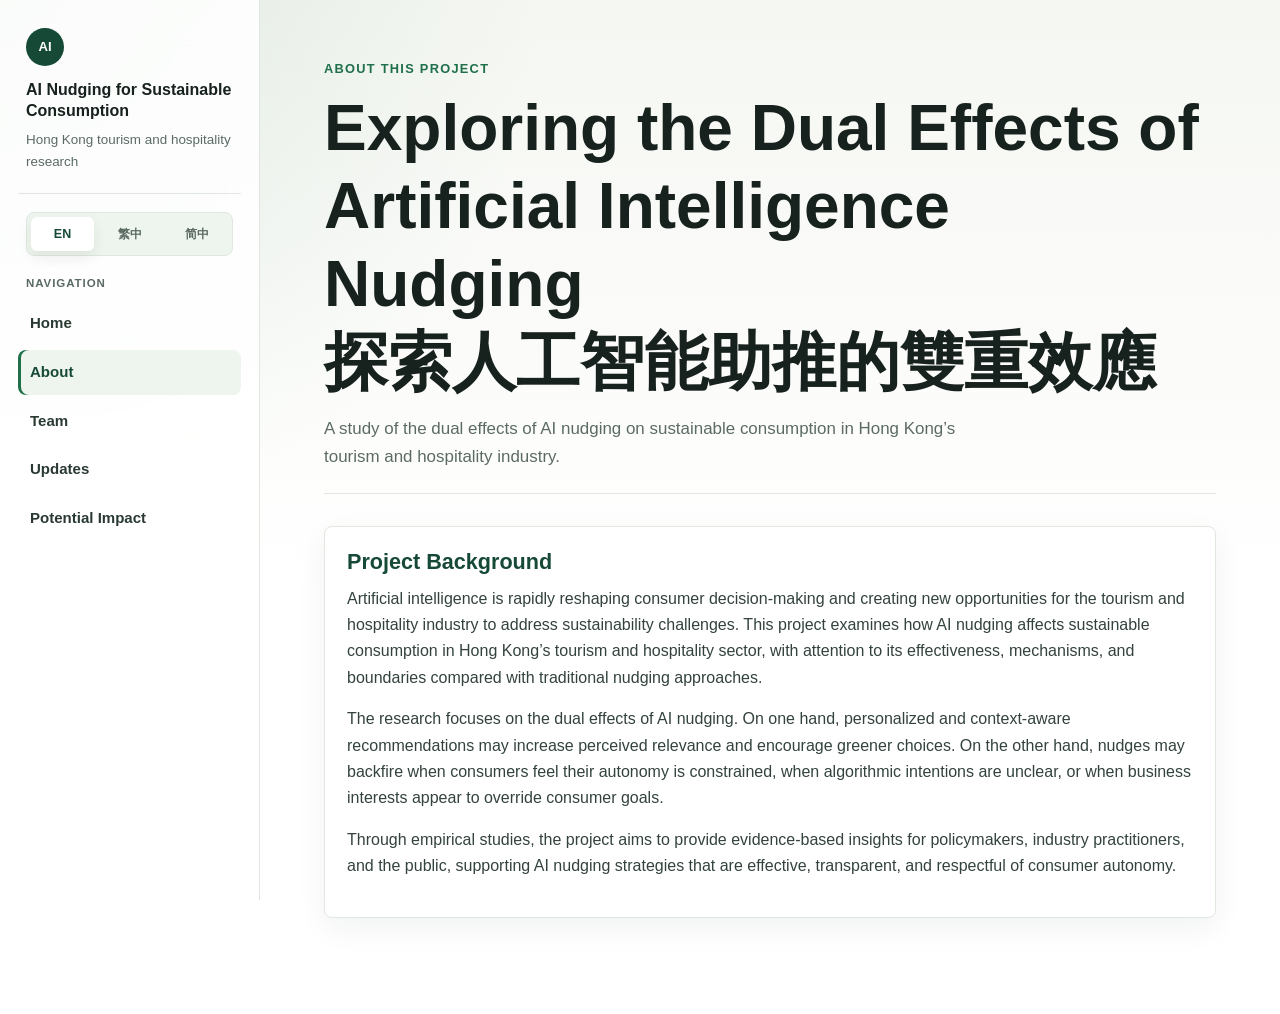
==== about.html @ e6d59ed5 "Add simplified Chinese language option" ====
<!DOCTYPE html>
<html lang="en">
<head>
    <meta charset="UTF-8">
    <meta name="viewport" content="width=device-width, initial-scale=1.0">
    <meta name="description" content="關於人工智能助推對香港旅遊及酒店業可持續消費雙重效應的研究項目。">
    <title>關於 / About - Exploring the Dual Effects of Artificial Intelligence Nudging</title>
    <link rel="icon" href="assets/favicon.svg" type="image/svg+xml">
    <link rel="stylesheet" href="styles.css">
    <script src="language.js" defer></script>
</head>
<body>
    <a class="skip-link" href="#main-content"><span class="lang-en">Skip to content</span><span class="lang-zh">跳至主要內容</span></a>
    <div class="layout">
        <aside class="sidebar" aria-label="Site navigation">
            <div class="brand">
                <div class="brand-mark">AI</div>
                <div>
                    <div class="brand-title"><span class="lang-en">AI Nudging for Sustainable Consumption</span><span class="lang-zh">AI 助推與可持續消費</span></div>
                    <div class="brand-subtitle"><span class="lang-en">Hong Kong tourism and hospitality research</span><span class="lang-zh">香港旅遊及酒店業研究</span></div>
                </div>
            </div>
            <div class="language-switch" aria-label="Language switch">
                <button type="button" data-lang-button="en" aria-pressed="true">EN</button>
                <button type="button" data-lang-button="zh-Hant" aria-pressed="false">繁中</button>
                <button type="button" data-lang-button="zh-Hans" aria-pressed="false">简中</button>
            </div>
            <div class="nav-label"><span class="lang-en">Navigation</span><span class="lang-zh">導航</span></div>
            <nav>
                <ul>
                    <li><a href="index.html"><span class="lang-en">Home</span><span class="lang-zh">首頁</span></a></li>
                    <li><a class="active" aria-current="page" href="about.html"><span class="lang-en">About</span><span class="lang-zh">關於</span></a></li>
                    <li><a href="team.html"><span class="lang-en">Team</span><span class="lang-zh">團隊</span></a></li>
                    <li><a href="updates.html"><span class="lang-en">Updates</span><span class="lang-zh">項目進展</span></a></li>
                    <li><a href="impact.html"><span class="lang-en">Potential Impact</span><span class="lang-zh">潛在影響</span></a></li>
                </ul>
            </nav>
        </aside>

        <main class="content" id="main-content">
            <header class="page-header">
                <p class="kicker"><span class="lang-en">About This Project</span><span class="lang-zh">關於本項目</span></p>
                <h1 class="bilingual-heading">
                    <span class="lang-en">Exploring the Dual Effects of Artificial Intelligence Nudging</span>
                    <span class="lang-zh">探索人工智能助推的雙重效應</span>
                </h1>
                <p class="lang-en">A study of the dual effects of AI nudging on sustainable consumption in Hong Kong’s tourism and hospitality industry.</p>
                <p class="lang-zh">人工智能助推對香港旅遊及酒店業可持續消費的雙重效應研究。</p>
            </header>

            <section class="section" aria-label="Project description">
                <article class="panel">
                    <h2><span class="lang-en">Project Background</span><span class="lang-zh">項目背景</span></h2>
                    <div class="lang-en">
                        <p>Artificial intelligence is rapidly reshaping consumer decision-making and creating new opportunities for the tourism and hospitality industry to address sustainability challenges. This project examines how AI nudging affects sustainable consumption in Hong Kong’s tourism and hospitality sector, with attention to its effectiveness, mechanisms, and boundaries compared with traditional nudging approaches.</p>
                        <p>The research focuses on the dual effects of AI nudging. On one hand, personalized and context-aware recommendations may increase perceived relevance and encourage greener choices. On the other hand, nudges may backfire when consumers feel their autonomy is constrained, when algorithmic intentions are unclear, or when business interests appear to override consumer goals.</p>
                        <p>Through empirical studies, the project aims to provide evidence-based insights for policymakers, industry practitioners, and the public, supporting AI nudging strategies that are effective, transparent, and respectful of consumer autonomy.</p>
                    </div>
                    <div class="lang-zh">
                        <p>人工智能正快速重塑消費者決策，亦為旅遊及酒店業回應可持續發展挑戰帶來新的可能。本項目聚焦於人工智能助推如何影響香港旅遊及酒店業中的可持續消費行為，並探討其相較於傳統助推方式的成效、作用機制與適用邊界。</p>
                        <p>研究特別關注人工智能助推的「雙重效應」：一方面，個人化及情境化的建議可能提升消費者對可持續選項的相關性感知，從而促進綠色選擇；另一方面，若消費者感到自主性受限、演算法目的不透明，或企業利益凌駕個人利益，助推亦可能引發反感或降低信任。</p>
                        <p>透過實證研究，本項目旨在為政策制定者、業界及公眾提供以證據為本的見解，協助設計更有效、透明並尊重消費者自主權的人工智能助推策略。</p>
                    </div>
                </article>
            </section>
        </main>
    </div>
</body>
</html>
---- styles.css ----
:root {
    --bg: #f5f7f2;
    --surface: #ffffff;
    --surface-soft: #eef5ee;
    --ink: #17211d;
    --muted: #5b6b64;
    --line: #dfe7df;
    --green: #1f6f4a;
    --green-dark: #164a37;
    --teal: #1f7a7a;
    --gold: #b2873b;
    --shadow: 0 18px 50px rgba(23, 33, 29, 0.10);
}

* {
    box-sizing: border-box;
    margin: 0;
    padding: 0;
}

html {
    scroll-behavior: smooth;
}

body {
    min-height: 100vh;
    background:
        radial-gradient(circle at top left, rgba(31, 111, 74, 0.10), transparent 34rem),
        linear-gradient(180deg, var(--bg) 0%, #ffffff 58%);
    color: var(--ink);
    font-family: -apple-system, BlinkMacSystemFont, "Segoe UI", Roboto, Helvetica, Arial, "Noto Sans TC", "Noto Sans SC", sans-serif;
    line-height: 1.65;
}

.skip-link {
    background: var(--green-dark);
    border-radius: 0 0 8px 0;
    color: #ffffff;
    font-weight: 800;
    left: 0;
    padding: 10px 14px;
    position: fixed;
    top: 0;
    transform: translateY(-120%);
    transition: transform 0.2s ease;
    z-index: 20;
}

.skip-link:focus {
    transform: translateY(0);
}

.lang-en {
    display: revert;
}

.lang-zh {
    display: none;
}

html[lang="zh-Hant"] .lang-en,
html[lang="zh-Hans"] .lang-en {
    display: none;
}

html[lang="zh-Hant"] .lang-zh,
html[lang="zh-Hans"] .lang-zh {
    display: revert;
}

a {
    color: var(--green);
    text-decoration-thickness: 0.08em;
    text-underline-offset: 0.18em;
}

a:hover {
    color: var(--teal);
}

.layout {
    display: grid;
    grid-template-columns: 260px minmax(0, 1fr);
    min-height: 100vh;
}

.sidebar {
    position: sticky;
    top: 0;
    height: 100vh;
    overflow-y: auto;
    border-right: 1px solid var(--line);
    background: rgba(255, 255, 255, 0.84);
    padding: 28px 18px;
    backdrop-filter: blur(18px);
}

.brand {
    border-bottom: 1px solid var(--line);
    margin-bottom: 18px;
    padding: 0 8px 20px;
}

.brand-mark {
    align-items: center;
    background: var(--green-dark);
    border-radius: 999px;
    color: #ffffff;
    display: inline-flex;
    font-size: 0.82rem;
    font-weight: 800;
    height: 38px;
    justify-content: center;
    margin-bottom: 14px;
    width: 38px;
}

.brand-title {
    color: var(--ink);
    font-size: 1rem;
    font-weight: 750;
    line-height: 1.3;
}

.brand-subtitle {
    color: var(--muted);
    font-size: 0.84rem;
    margin-top: 7px;
}

.language-switch {
    background: var(--surface-soft);
    border: 1px solid var(--line);
    border-radius: 8px;
    display: grid;
    gap: 4px;
    grid-template-columns: repeat(3, 1fr);
    margin: 18px 8px;
    padding: 4px;
}

.language-switch button {
    background: transparent;
    border: 0;
    border-radius: 6px;
    color: var(--muted);
    cursor: pointer;
    font: inherit;
    font-size: 0.78rem;
    font-weight: 800;
    min-height: 34px;
}

.language-switch button.active {
    background: #ffffff;
    box-shadow: 0 6px 14px rgba(23, 33, 29, 0.08);
    color: var(--green-dark);
}

.nav-label {
    color: var(--muted);
    font-size: 0.72rem;
    font-weight: 750;
    letter-spacing: 0.08em;
    margin: 0 8px 8px;
    text-transform: uppercase;
}

.sidebar ul {
    display: grid;
    gap: 4px;
    list-style: none;
}

.sidebar a {
    border-radius: 8px;
    color: #2a3a33;
    display: block;
    font-size: 0.94rem;
    font-weight: 600;
    padding: 10px 12px;
    text-decoration: none;
}

.sidebar a:hover,
.sidebar a.active {
    background: var(--surface-soft);
    color: var(--green-dark);
}

.sidebar a.active {
    box-shadow: inset 3px 0 0 var(--green);
}

.sidebar a[aria-current="page"] {
    background: var(--surface-soft);
    color: var(--green-dark);
    box-shadow: inset 3px 0 0 var(--green);
}

.content {
    max-width: 1040px;
    padding: 44px clamp(22px, 5vw, 72px) 64px;
    width: 100%;
}

.hero {
    border-radius: 8px;
    box-shadow: var(--shadow);
    color: #ffffff;
    margin-bottom: 36px;
    min-height: 460px;
    overflow: hidden;
    position: relative;
}

.hero::before {
    background-image:
        linear-gradient(90deg, rgba(10, 26, 20, 0.82) 0%, rgba(10, 26, 20, 0.58) 42%, rgba(10, 26, 20, 0.12) 76%),
        url("assets/hero-sustainable-tourism.png");
    background-position: center;
    background-size: cover;
    content: "";
    inset: 0;
    position: absolute;
}

.hero-content {
    max-width: 840px;
    padding: clamp(34px, 7vw, 72px);
    position: relative;
    z-index: 1;
}

.eyebrow {
    color: rgba(255, 255, 255, 0.78);
    font-size: 0.78rem;
    font-weight: 800;
    letter-spacing: 0.12em;
    margin-bottom: 18px;
    text-transform: uppercase;
}

h1,
h2,
h3 {
    line-height: 1.22;
}

h1 {
    color: var(--ink);
    font-size: clamp(2rem, 5vw, 4.3rem);
    letter-spacing: 0;
}

.hero h1 {
    color: #ffffff;
    font-size: clamp(1.35rem, 2.45vw, 2.25rem);
    max-width: 820px;
}

.hero h1 span,
.bilingual-heading span {
    display: block;
}

.hero h1 .zh-title {
    font-size: 0.7em;
    line-height: 1.32;
    margin-bottom: 10px;
}

.hero h1 .en-title {
    line-height: 1.14;
}

.project-code {
    color: rgba(255, 255, 255, 0.86);
    font-size: 0.95rem;
    font-weight: 800;
    letter-spacing: 0.04em;
    margin-top: 18px;
}

.project-facts {
    display: grid;
    gap: 10px;
    margin-top: 18px;
    max-width: 720px;
}

.project-fact {
    background: rgba(255, 255, 255, 0.13);
    border: 1px solid rgba(255, 255, 255, 0.24);
    border-radius: 8px;
    color: rgba(255, 255, 255, 0.92);
    padding: 12px 14px;
}

.project-fact strong {
    color: #ffffff;
    display: block;
    font-size: 0.76rem;
    letter-spacing: 0.08em;
    margin-bottom: 4px;
    text-transform: uppercase;
}

.lede {
    color: rgba(255, 255, 255, 0.88);
    font-size: clamp(1rem, 2vw, 1.18rem);
    margin-top: 14px;
    max-width: 56ch;
}

.hero-actions {
    display: flex;
    flex-wrap: wrap;
    gap: 12px;
    margin-top: 28px;
}

.button {
    align-items: center;
    border: 1px solid rgba(255, 255, 255, 0.42);
    border-radius: 8px;
    color: #ffffff;
    display: inline-flex;
    font-weight: 750;
    min-height: 44px;
    padding: 10px 16px;
    text-decoration: none;
}

.button.primary {
    background: #ffffff;
    border-color: #ffffff;
    color: var(--green-dark);
}

.button:hover {
    background: rgba(255, 255, 255, 0.14);
    color: #ffffff;
}

.button.primary:hover {
    background: var(--surface-soft);
    color: var(--green-dark);
}

.page-header {
    border-bottom: 1px solid var(--line);
    margin-bottom: 32px;
    padding-bottom: 22px;
}

.page-header .kicker {
    color: var(--green);
    font-size: 0.8rem;
    font-weight: 800;
    letter-spacing: 0.1em;
    margin-bottom: 10px;
    text-transform: uppercase;
}

.page-header p {
    color: var(--muted);
    font-size: 1.06rem;
    margin-top: 14px;
    max-width: 70ch;
}

.section {
    margin: 32px 0;
}

.section h2 {
    border-bottom: 1px solid var(--line);
    color: var(--green-dark);
    font-size: 1.35rem;
    margin-bottom: 14px;
    padding-bottom: 10px;
}

.section h3 {
    color: var(--ink);
    font-size: 1.02rem;
    margin: 22px 0 8px;
}

.section p,
.section ul {
    color: #33433c;
    margin-bottom: 15px;
}

.section ul {
    padding-left: 22px;
}

.section li {
    margin-bottom: 8px;
}

.grid {
    display: grid;
    gap: 18px;
}

.grid.two {
    grid-template-columns: repeat(2, minmax(0, 1fr));
}

.panel {
    background: var(--surface);
    border: 1px solid var(--line);
    border-radius: 8px;
    box-shadow: 0 10px 30px rgba(23, 33, 29, 0.06);
    padding: 22px;
}

.panel h2,
.panel h3 {
    border: 0;
    margin-bottom: 10px;
    padding: 0;
}

.lang-pair {
    display: grid;
    gap: 10px;
}

.lang-pair .zh,
.lang-pair .en {
    margin-bottom: 0;
}

.lang-pair .en {
    color: var(--muted);
}

.institution-strip {
    background: var(--green-dark);
    border-radius: 8px;
    box-shadow: var(--shadow);
    color: #ffffff;
    margin: 32px 0;
    padding: 26px;
}

.institution-strip h2 {
    color: #ffffff;
    font-size: clamp(1.7rem, 3vw, 2.5rem);
    margin: 8px 0 6px;
}

.institution-strip p {
    color: rgba(255, 255, 255, 0.82);
    font-size: 1.08rem;
}

.role-tag {
    color: var(--green);
    display: inline-block;
    font-size: 0.75rem;
    font-weight: 850;
    letter-spacing: 0.1em;
    margin-bottom: 8px;
    text-transform: uppercase;
}

.institution-strip .role-tag {
    color: rgba(255, 255, 255, 0.72);
}

.profile-lead {
    align-items: start;
    display: grid;
    gap: 26px;
    grid-template-columns: minmax(180px, 240px) minmax(0, 1fr);
    padding: clamp(24px, 4vw, 34px);
}

.profile-photo {
    aspect-ratio: 4 / 5;
    border: 1px solid var(--line);
    border-radius: 8px;
    box-shadow: 0 14px 34px rgba(23, 33, 29, 0.12);
    height: auto;
    object-fit: cover;
    object-position: center top;
    width: 100%;
}

.profile-body {
    min-width: 0;
}

.profile-lead h2 {
    font-size: clamp(1.8rem, 3vw, 2.6rem);
}

.profile-title {
    color: var(--muted);
    font-weight: 700;
    margin-bottom: 18px;
}

.profile-links {
    display: flex;
    flex-wrap: wrap;
    gap: 10px;
    margin: 18px 0;
}

.profile-links a {
    background: var(--surface-soft);
    border: 1px solid var(--line);
    border-radius: 8px;
    color: var(--green-dark);
    display: inline-flex;
    font-weight: 750;
    min-height: 42px;
    padding: 8px 14px;
    text-decoration: none;
}

.profile-links a:hover {
    background: var(--green-dark);
    border-color: var(--green-dark);
    color: #ffffff;
}

.updates-list {
    display: grid;
    gap: 18px;
}

.update-card {
    background: var(--surface);
    border: 1px solid var(--line);
    border-left: 4px solid var(--green);
    border-radius: 8px;
    box-shadow: 0 10px 30px rgba(23, 33, 29, 0.06);
    padding: 24px;
}

.update-card time {
    color: var(--green);
    display: block;
    font-size: 0.78rem;
    font-weight: 850;
    letter-spacing: 0.1em;
    margin-bottom: 8px;
    text-transform: uppercase;
}

.update-card h2 {
    color: var(--green-dark);
    font-size: clamp(1.25rem, 2.2vw, 1.7rem);
    margin-bottom: 12px;
}

.update-card p {
    color: #33433c;
    margin-bottom: 14px;
}

.update-card p:last-child {
    margin-bottom: 0;
}

.impact-showcase {
    display: grid;
    gap: 18px;
    grid-template-columns: repeat(2, minmax(0, 1fr));
}

.impact-card {
    background:
        linear-gradient(135deg, rgba(31, 111, 74, 0.10), rgba(31, 122, 122, 0.04)),
        var(--surface);
    border: 1px solid var(--line);
    border-radius: 8px;
    box-shadow: 0 14px 34px rgba(23, 33, 29, 0.08);
    min-height: 245px;
    padding: 24px;
    position: relative;
    overflow: hidden;
}

.impact-card::after {
    background: var(--green);
    content: "";
    height: 100%;
    left: 0;
    position: absolute;
    top: 0;
    width: 4px;
}

.impact-icon {
    align-items: center;
    background: var(--green-dark);
    border-radius: 999px;
    color: #ffffff;
    display: inline-flex;
    font-size: 1.35rem;
    font-weight: 850;
    height: 46px;
    justify-content: center;
    margin-bottom: 18px;
    width: 46px;
}

.impact-card h2 {
    color: var(--green-dark);
    font-size: 1.3rem;
    margin-bottom: 12px;
}

.impact-card p {
    color: #33433c;
    margin-bottom: 12px;
}

.impact-card p:last-child {
    color: var(--muted);
    margin-bottom: 0;
}

.funding {
    background: #fbfcf8;
    border-left: 4px solid var(--gold);
    margin-top: 38px;
}

.contact-list {
    list-style: none;
    padding-left: 0;
}

.contact-list li {
    border-bottom: 1px solid var(--line);
    padding: 8px 0;
}

.contact-list li:last-child {
    border-bottom: 0;
}

.table-wrap {
    border: 1px solid var(--line);
    border-radius: 8px;
    margin: 20px 0 34px;
    overflow-x: auto;
}

table {
    border-collapse: collapse;
    min-width: 760px;
    width: 100%;
}

th,
td {
    border-bottom: 1px solid var(--line);
    color: #33433c;
    line-height: 1.5;
    padding: 14px 16px;
    text-align: left;
    vertical-align: top;
}

th {
    background: var(--surface-soft);
    color: var(--green-dark);
    font-size: 0.86rem;
    font-weight: 800;
}

tr:last-child td {
    border-bottom: 0;
}

hr {
    border: 0;
    border-top: 1px solid var(--line);
    margin: 32px 0;
}

@media (max-width: 820px) {
    .layout {
        display: block;
    }

    .sidebar {
        height: auto;
        padding: 16px;
        position: static;
    }

    .brand {
        align-items: center;
        display: flex;
        gap: 12px;
        margin-bottom: 14px;
        padding: 0 0 14px;
    }

    .brand-mark {
        flex: 0 0 auto;
        margin-bottom: 0;
    }

    .sidebar ul {
        grid-template-columns: repeat(2, minmax(0, 1fr));
    }

    .content {
        padding: 24px 16px 44px;
    }

    .hero {
        min-height: 560px;
    }

    .hero::before {
        background-image:
            linear-gradient(180deg, rgba(10, 26, 20, 0.86) 0%, rgba(10, 26, 20, 0.64) 54%, rgba(10, 26, 20, 0.22) 100%),
            url("assets/hero-sustainable-tourism.png");
        background-position: center;
    }

    .hero-content {
        padding: 26px 20px;
    }

    .hero h1 {
        font-size: clamp(1.12rem, 5.45vw, 1.72rem);
        max-width: 100%;
    }

    .grid.two {
        grid-template-columns: 1fr;
    }

    .profile-lead {
        grid-template-columns: 1fr;
    }

    .profile-photo {
        max-width: 260px;
    }

    .impact-showcase {
        grid-template-columns: 1fr;
    }
}

@media (max-width: 520px) {
    .sidebar ul {
        grid-template-columns: repeat(2, minmax(0, 1fr));
    }

    .sidebar a {
        font-size: 0.86rem;
        min-height: 48px;
        padding: 8px 10px;
    }

    .hero {
        min-height: 560px;
    }

    .lede {
        font-size: 0.95rem;
    }
}
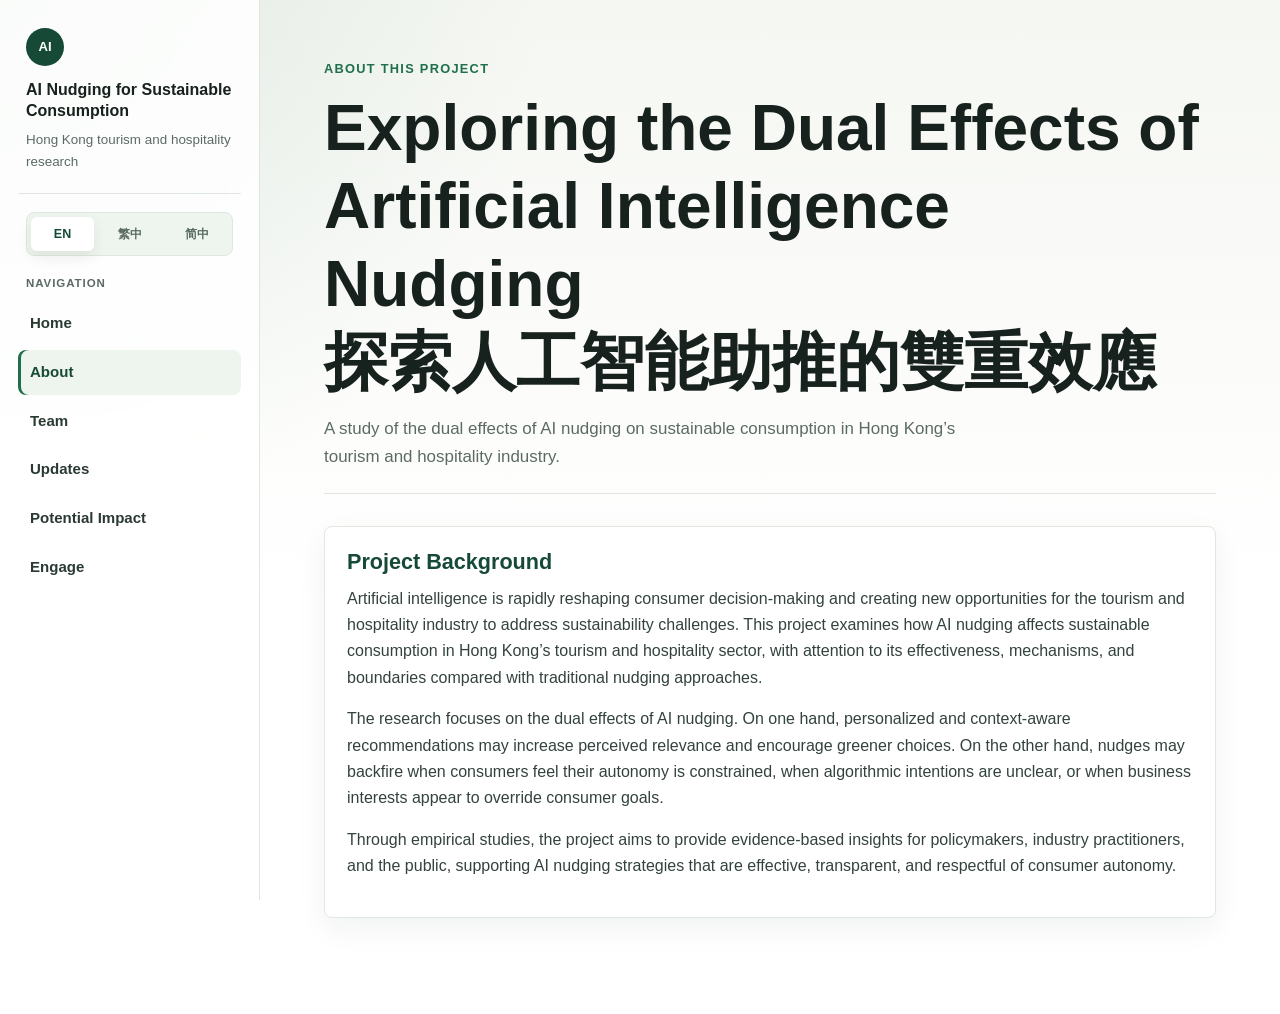
==== commit 6778f3af: "Add engagement page" ====
--- a/about.html
+++ b/about.html
@@ -33,6 +33,7 @@
                     <li><a href="team.html"><span class="lang-en">Team</span><span class="lang-zh">團隊</span></a></li>
                     <li><a href="updates.html"><span class="lang-en">Updates</span><span class="lang-zh">項目進展</span></a></li>
                     <li><a href="impact.html"><span class="lang-en">Potential Impact</span><span class="lang-zh">潛在影響</span></a></li>
+                    <li><a href="engage.html"><span class="lang-en">Engage</span><span class="lang-zh">合作交流</span></a></li>
                 </ul>
             </nav>
         </aside>
--- a/styles.css
+++ b/styles.css
@@ -630,6 +630,49 @@
     margin-bottom: 0;
 }
 
+.engage-card {
+    min-height: 230px;
+}
+
+.feedback-panel {
+    background:
+        linear-gradient(135deg, rgba(31, 111, 74, 0.12), rgba(178, 135, 59, 0.08)),
+        var(--surface);
+}
+
+.contact-button {
+    align-items: center;
+    background: var(--green-dark);
+    border-radius: 8px;
+    color: #ffffff;
+    display: inline-flex;
+    font-weight: 800;
+    margin-top: 8px;
+    min-height: 46px;
+    padding: 10px 16px;
+    text-decoration: none;
+}
+
+.contact-button:hover {
+    background: var(--teal);
+    color: #ffffff;
+}
+
+.topic-list {
+    display: grid;
+    gap: 10px;
+    list-style: none;
+    padding-left: 0;
+}
+
+.topic-list li {
+    background: var(--surface-soft);
+    border: 1px solid var(--line);
+    border-radius: 8px;
+    margin-bottom: 0;
+    padding: 12px 14px;
+}
+
 .funding {
     background: #fbfcf8;
     border-left: 4px solid var(--gold);
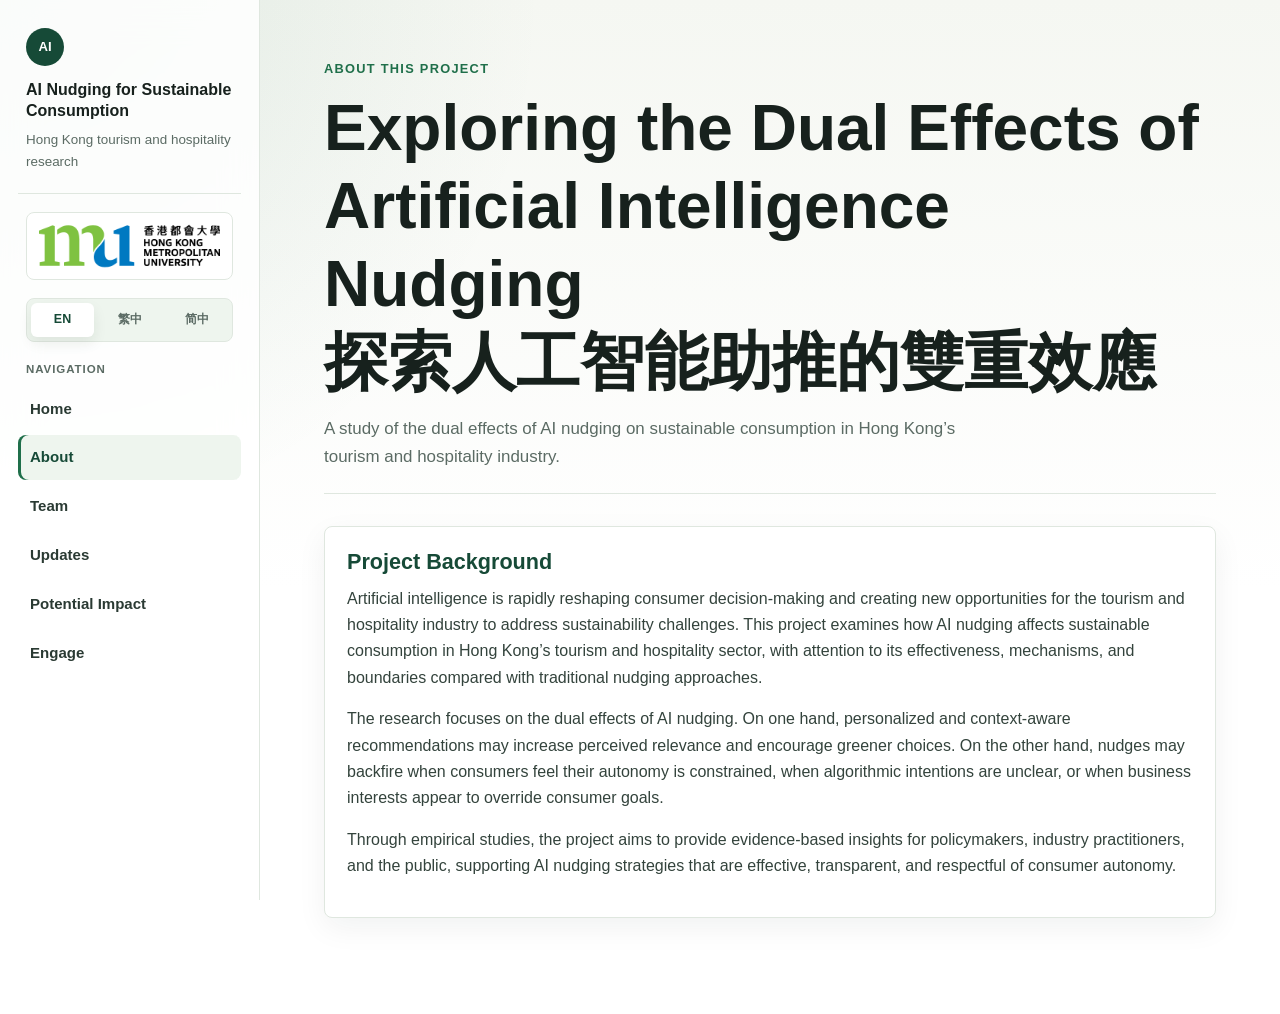
==== commit 19f6ade0: "Add HKMU logo" ====
--- a/about.html
+++ b/about.html
@@ -20,6 +20,9 @@
                     <div class="brand-subtitle"><span class="lang-en">Hong Kong tourism and hospitality research</span><span class="lang-zh">香港旅遊及酒店業研究</span></div>
                 </div>
             </div>
+            <a class="hkmu-logo-link" href="https://www.hkmu.edu.hk/" target="_blank" rel="noopener noreferrer" aria-label="Hong Kong Metropolitan University website">
+                <img class="hkmu-logo" src="assets/hkmu-logo.png" alt="Hong Kong Metropolitan University logo">
+            </a>
             <div class="language-switch" aria-label="Language switch">
                 <button type="button" data-lang-button="en" aria-pressed="true">EN</button>
                 <button type="button" data-lang-button="zh-Hant" aria-pressed="false">繁中</button>
--- a/styles.css
+++ b/styles.css
@@ -128,6 +128,25 @@
     margin-top: 7px;
 }
 
+.hkmu-logo-link {
+    background: #ffffff;
+    border: 1px solid var(--line);
+    border-radius: 8px;
+    display: block;
+    margin: 18px 8px;
+    padding: 10px 12px;
+}
+
+.hkmu-logo-link:hover {
+    border-color: rgba(31, 111, 74, 0.36);
+}
+
+.hkmu-logo {
+    display: block;
+    height: auto;
+    max-width: 100%;
+}
+
 .language-switch {
     background: var(--surface-soft);
     border: 1px solid var(--line);
@@ -441,10 +460,14 @@
 }
 
 .institution-strip {
+    align-items: center;
     background: var(--green-dark);
     border-radius: 8px;
     box-shadow: var(--shadow);
     color: #ffffff;
+    display: flex;
+    gap: 24px;
+    justify-content: space-between;
     margin: 32px 0;
     padding: 26px;
 }
@@ -458,6 +481,16 @@
 .institution-strip p {
     color: rgba(255, 255, 255, 0.82);
     font-size: 1.08rem;
+}
+
+.institution-logo {
+    background: #ffffff;
+    border-radius: 8px;
+    box-shadow: 0 12px 30px rgba(10, 26, 20, 0.22);
+    flex: 0 0 230px;
+    max-width: 230px;
+    padding: 12px;
+    width: 230px;
 }
 
 .role-tag {
@@ -658,21 +691,6 @@
     color: #ffffff;
 }
 
-.topic-list {
-    display: grid;
-    gap: 10px;
-    list-style: none;
-    padding-left: 0;
-}
-
-.topic-list li {
-    background: var(--surface-soft);
-    border: 1px solid var(--line);
-    border-radius: 8px;
-    margin-bottom: 0;
-    padding: 12px 14px;
-}
-
 .funding {
     background: #fbfcf8;
     border-left: 4px solid var(--gold);
@@ -793,6 +811,17 @@
         grid-template-columns: 1fr;
     }
 
+    .institution-strip {
+        align-items: flex-start;
+        flex-direction: column;
+    }
+
+    .institution-logo {
+        flex-basis: auto;
+        max-width: 260px;
+        width: 100%;
+    }
+
     .profile-photo {
         max-width: 260px;
     }
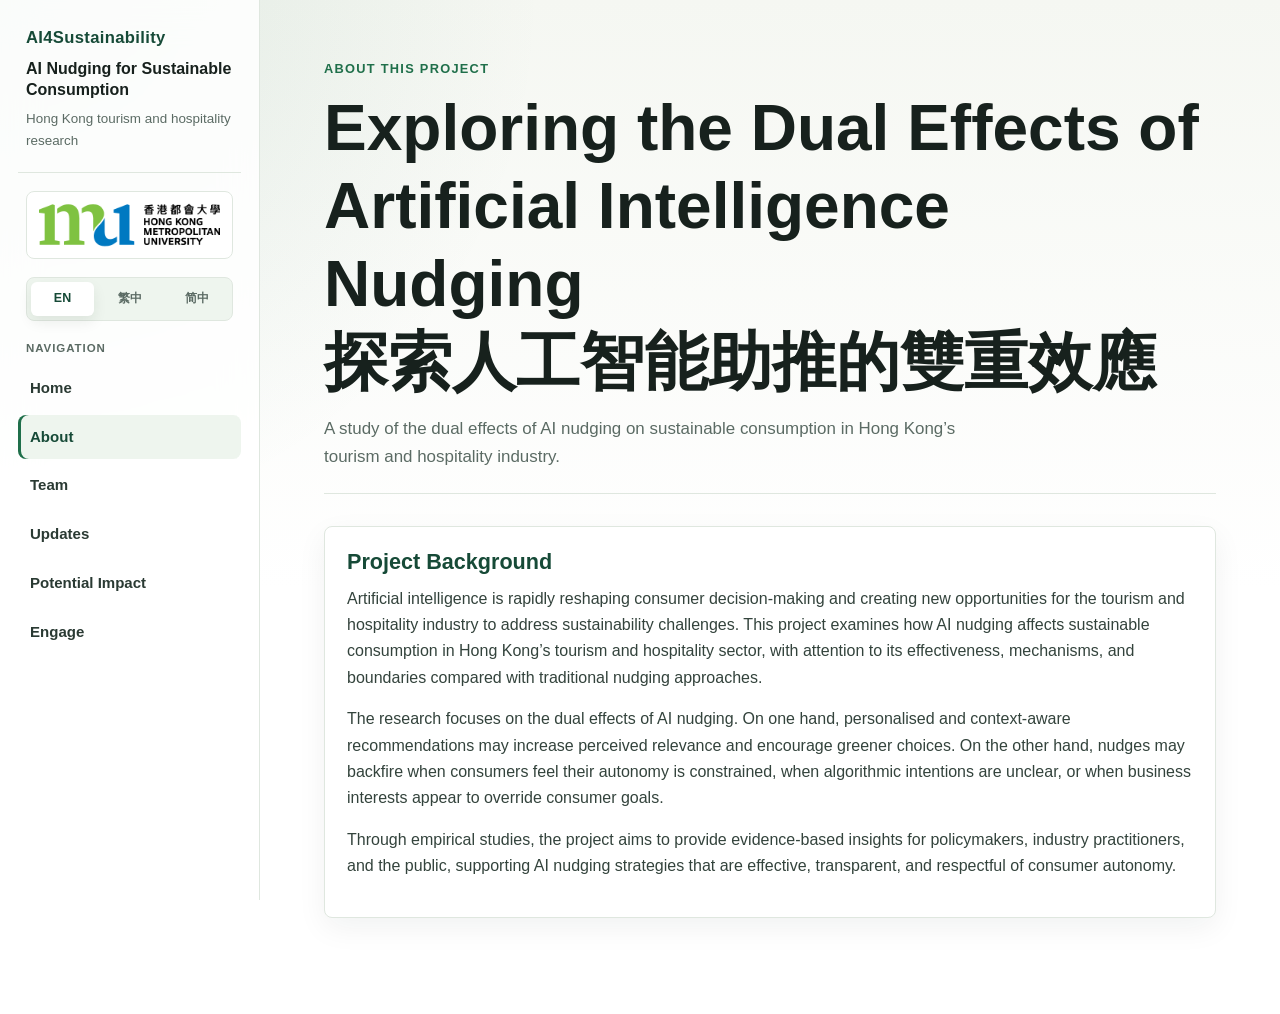
==== commit 6eec65f8: "Refine branding and British English copy" ====
--- a/about.html
+++ b/about.html
@@ -14,7 +14,7 @@
     <div class="layout">
         <aside class="sidebar" aria-label="Site navigation">
             <div class="brand">
-                <div class="brand-mark">AI</div>
+                <div class="brand-wordmark">AI4Sustainability</div>
                 <div>
                     <div class="brand-title"><span class="lang-en">AI Nudging for Sustainable Consumption</span><span class="lang-zh">AI 助推與可持續消費</span></div>
                     <div class="brand-subtitle"><span class="lang-en">Hong Kong tourism and hospitality research</span><span class="lang-zh">香港旅遊及酒店業研究</span></div>
@@ -57,7 +57,7 @@
                     <h2><span class="lang-en">Project Background</span><span class="lang-zh">項目背景</span></h2>
                     <div class="lang-en">
                         <p>Artificial intelligence is rapidly reshaping consumer decision-making and creating new opportunities for the tourism and hospitality industry to address sustainability challenges. This project examines how AI nudging affects sustainable consumption in Hong Kong’s tourism and hospitality sector, with attention to its effectiveness, mechanisms, and boundaries compared with traditional nudging approaches.</p>
-                        <p>The research focuses on the dual effects of AI nudging. On one hand, personalized and context-aware recommendations may increase perceived relevance and encourage greener choices. On the other hand, nudges may backfire when consumers feel their autonomy is constrained, when algorithmic intentions are unclear, or when business interests appear to override consumer goals.</p>
+                        <p>The research focuses on the dual effects of AI nudging. On one hand, personalised and context-aware recommendations may increase perceived relevance and encourage greener choices. On the other hand, nudges may backfire when consumers feel their autonomy is constrained, when algorithmic intentions are unclear, or when business interests appear to override consumer goals.</p>
                         <p>Through empirical studies, the project aims to provide evidence-based insights for policymakers, industry practitioners, and the public, supporting AI nudging strategies that are effective, transparent, and respectful of consumer autonomy.</p>
                     </div>
                     <div class="lang-zh">
--- a/styles.css
+++ b/styles.css
@@ -101,18 +101,13 @@
     padding: 0 8px 20px;
 }
 
-.brand-mark {
-    align-items: center;
-    background: var(--green-dark);
-    border-radius: 999px;
-    color: #ffffff;
-    display: inline-flex;
-    font-size: 0.82rem;
-    font-weight: 800;
-    height: 38px;
-    justify-content: center;
-    margin-bottom: 14px;
-    width: 38px;
+.brand-wordmark {
+    color: var(--green-dark);
+    font-size: 1.04rem;
+    font-weight: 850;
+    letter-spacing: 0.02em;
+    line-height: 1.15;
+    margin-bottom: 12px;
 }
 
 .brand-title {
@@ -770,7 +765,7 @@
         padding: 0 0 14px;
     }
 
-    .brand-mark {
+    .brand-wordmark {
         flex: 0 0 auto;
         margin-bottom: 0;
     }
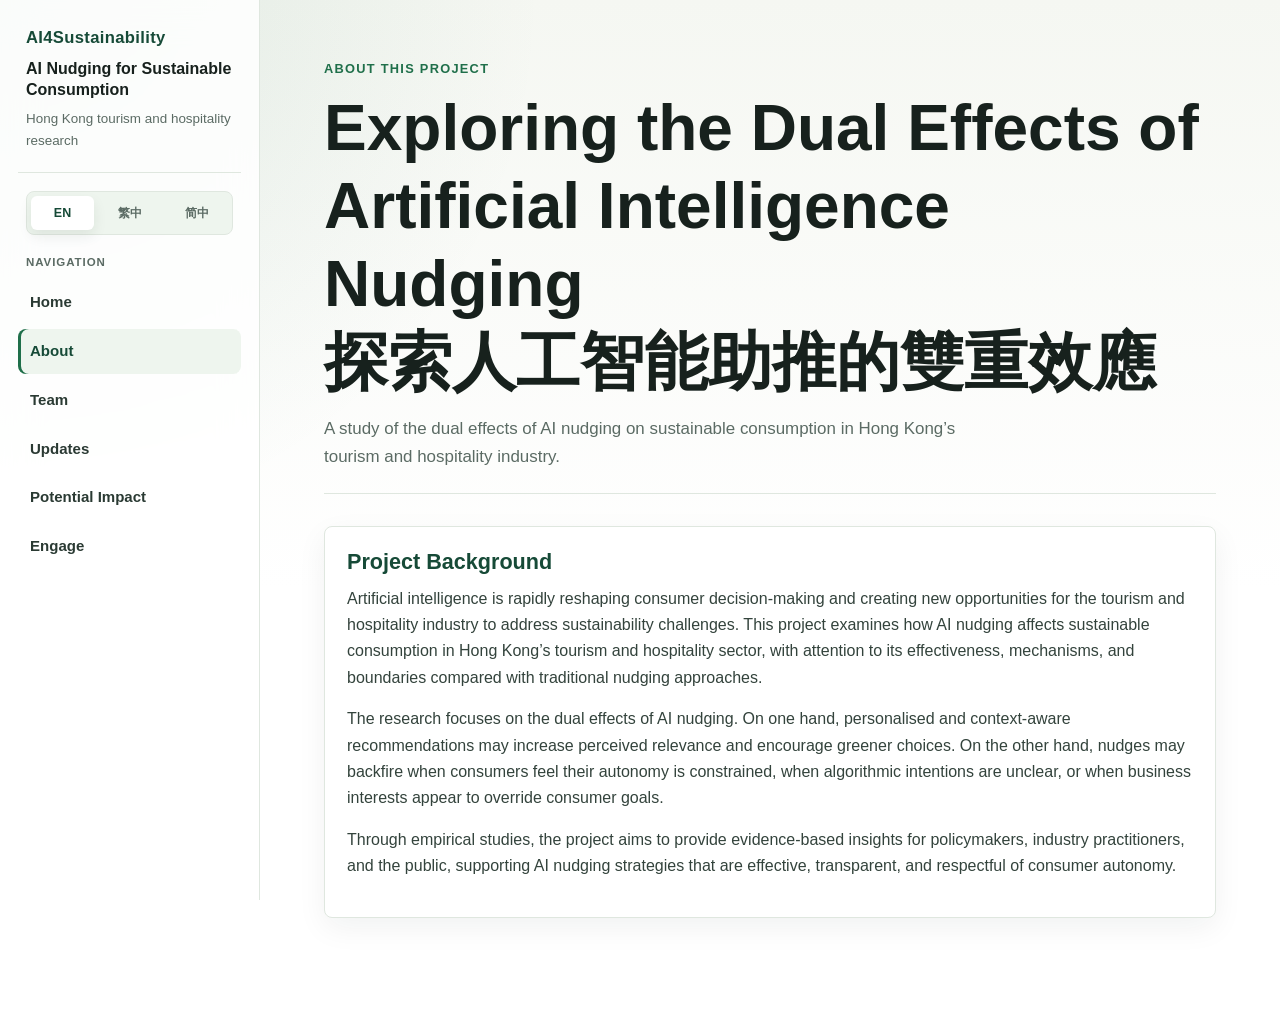
==== commit 62026b25: "Reduce logo placement and clean English metadata" ====
--- a/about.html
+++ b/about.html
@@ -3,8 +3,8 @@
 <head>
     <meta charset="UTF-8">
     <meta name="viewport" content="width=device-width, initial-scale=1.0">
-    <meta name="description" content="關於人工智能助推對香港旅遊及酒店業可持續消費雙重效應的研究項目。">
-    <title>關於 / About - Exploring the Dual Effects of Artificial Intelligence Nudging</title>
+    <meta name="description" content="About the research project on the dual effects of AI nudging on sustainable consumption in Hong Kong’s tourism and hospitality industry.">
+    <title>About - Exploring the Dual Effects of Artificial Intelligence Nudging</title>
     <link rel="icon" href="assets/favicon.svg" type="image/svg+xml">
     <link rel="stylesheet" href="styles.css">
     <script src="language.js" defer></script>
@@ -20,9 +20,6 @@
                     <div class="brand-subtitle"><span class="lang-en">Hong Kong tourism and hospitality research</span><span class="lang-zh">香港旅遊及酒店業研究</span></div>
                 </div>
             </div>
-            <a class="hkmu-logo-link" href="https://www.hkmu.edu.hk/" target="_blank" rel="noopener noreferrer" aria-label="Hong Kong Metropolitan University website">
-                <img class="hkmu-logo" src="assets/hkmu-logo.png" alt="Hong Kong Metropolitan University logo">
-            </a>
             <div class="language-switch" aria-label="Language switch">
                 <button type="button" data-lang-button="en" aria-pressed="true">EN</button>
                 <button type="button" data-lang-button="zh-Hant" aria-pressed="false">繁中</button>
--- a/styles.css
+++ b/styles.css
@@ -123,25 +123,6 @@
     margin-top: 7px;
 }
 
-.hkmu-logo-link {
-    background: #ffffff;
-    border: 1px solid var(--line);
-    border-radius: 8px;
-    display: block;
-    margin: 18px 8px;
-    padding: 10px 12px;
-}
-
-.hkmu-logo-link:hover {
-    border-color: rgba(31, 111, 74, 0.36);
-}
-
-.hkmu-logo {
-    display: block;
-    height: auto;
-    max-width: 100%;
-}
-
 .language-switch {
     background: var(--surface-soft);
     border: 1px solid var(--line);
@@ -482,10 +463,10 @@
     background: #ffffff;
     border-radius: 8px;
     box-shadow: 0 12px 30px rgba(10, 26, 20, 0.22);
-    flex: 0 0 230px;
-    max-width: 230px;
-    padding: 12px;
-    width: 230px;
+    flex: 0 0 170px;
+    max-width: 170px;
+    padding: 10px;
+    width: 170px;
 }
 
 .role-tag {
@@ -813,8 +794,8 @@
 
     .institution-logo {
         flex-basis: auto;
-        max-width: 260px;
-        width: 100%;
+        max-width: 180px;
+        width: 70%;
     }
 
     .profile-photo {
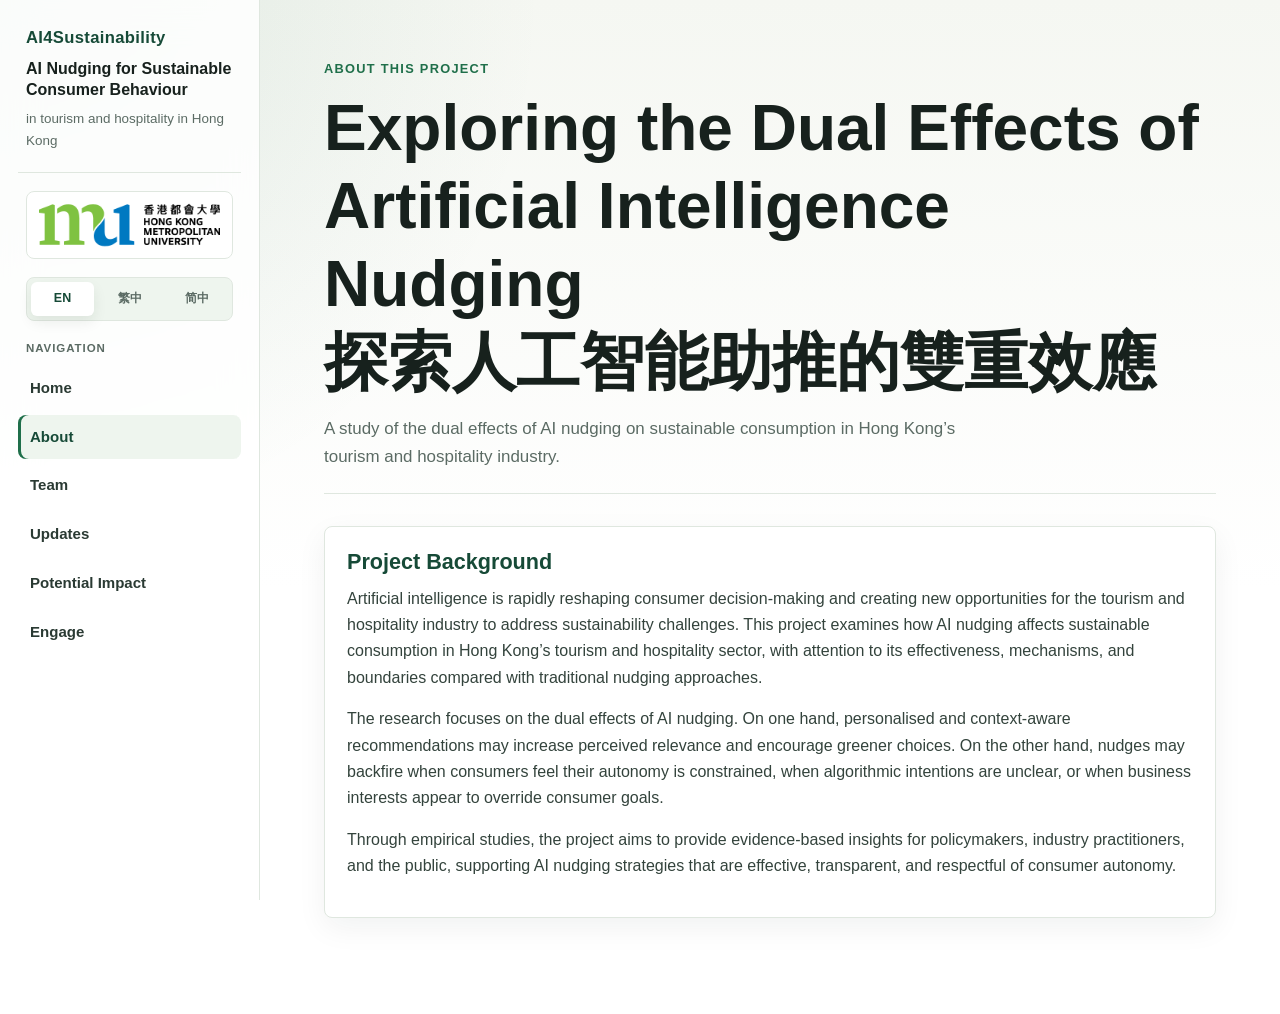
==== commit 4cb6a558: "Restore sidebar logo and update brand copy" ====
--- a/about.html
+++ b/about.html
@@ -16,10 +16,13 @@
             <div class="brand">
                 <div class="brand-wordmark">AI4Sustainability</div>
                 <div>
-                    <div class="brand-title"><span class="lang-en">AI Nudging for Sustainable Consumption</span><span class="lang-zh">AI 助推與可持續消費</span></div>
-                    <div class="brand-subtitle"><span class="lang-en">Hong Kong tourism and hospitality research</span><span class="lang-zh">香港旅遊及酒店業研究</span></div>
+                    <div class="brand-title"><span class="lang-en">AI Nudging for Sustainable Consumer Behaviour</span><span class="lang-zh">人工智能助推與可持續消費行為</span></div>
+                    <div class="brand-subtitle"><span class="lang-en">in tourism and hospitality in Hong Kong</span><span class="lang-zh">香港旅遊及酒店業研究</span></div>
                 </div>
             </div>
+            <a class="hkmu-logo-link" href="https://www.hkmu.edu.hk/" target="_blank" rel="noopener noreferrer" aria-label="Hong Kong Metropolitan University website">
+                <img class="hkmu-logo" src="assets/hkmu-logo.png" alt="Hong Kong Metropolitan University logo">
+            </a>
             <div class="language-switch" aria-label="Language switch">
                 <button type="button" data-lang-button="en" aria-pressed="true">EN</button>
                 <button type="button" data-lang-button="zh-Hant" aria-pressed="false">繁中</button>
--- a/styles.css
+++ b/styles.css
@@ -123,6 +123,25 @@
     margin-top: 7px;
 }
 
+.hkmu-logo-link {
+    background: #ffffff;
+    border: 1px solid var(--line);
+    border-radius: 8px;
+    display: block;
+    margin: 18px 8px;
+    padding: 10px 12px;
+}
+
+.hkmu-logo-link:hover {
+    border-color: rgba(31, 111, 74, 0.36);
+}
+
+.hkmu-logo {
+    display: block;
+    height: auto;
+    max-width: 100%;
+}
+
 .language-switch {
     background: var(--surface-soft);
     border: 1px solid var(--line);
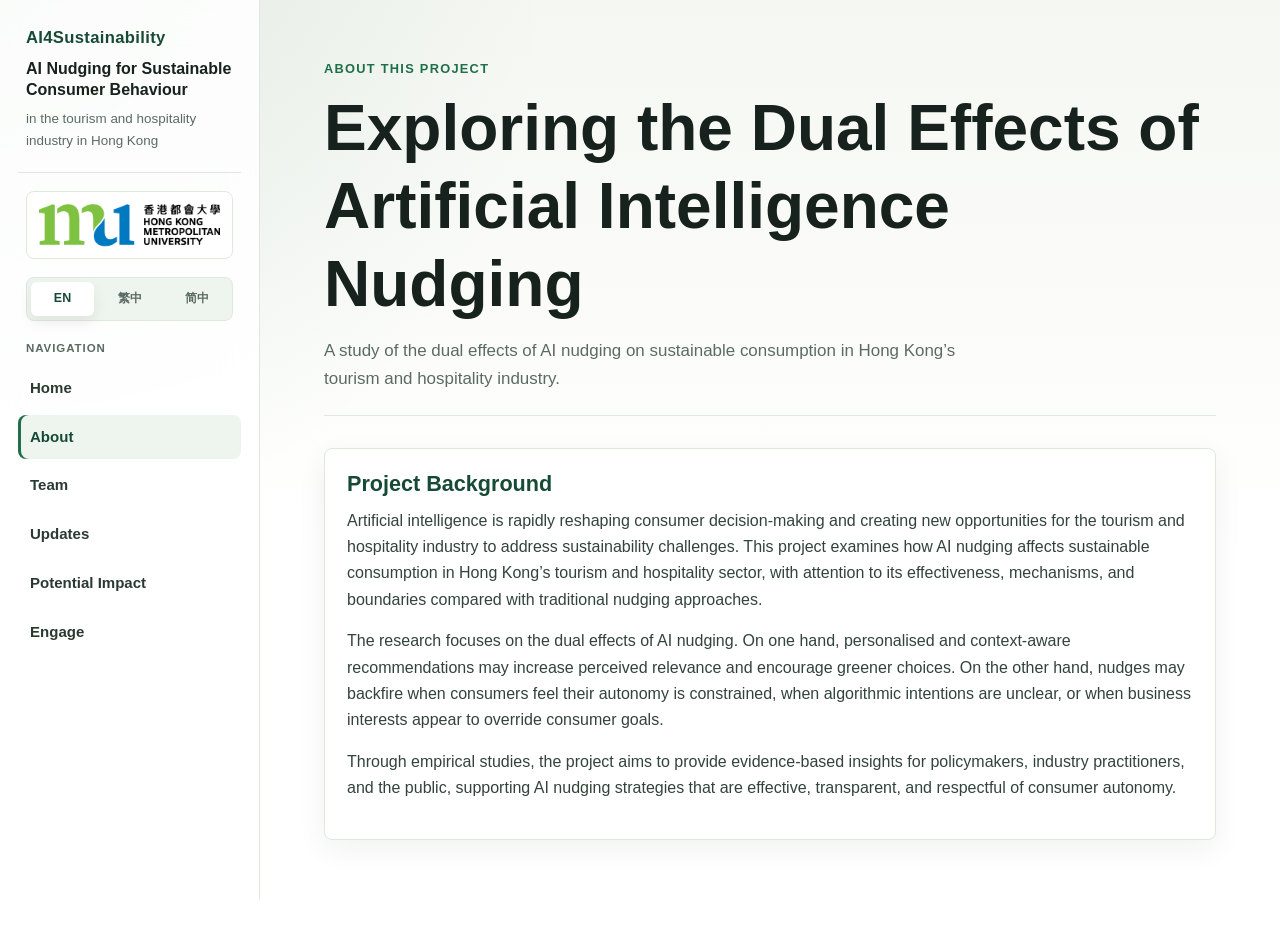
==== commit b78c7247: "Fix language visibility and sidebar wording" ====
--- a/about.html
+++ b/about.html
@@ -17,7 +17,7 @@
                 <div class="brand-wordmark">AI4Sustainability</div>
                 <div>
                     <div class="brand-title"><span class="lang-en">AI Nudging for Sustainable Consumer Behaviour</span><span class="lang-zh">人工智能助推與可持續消費行為</span></div>
-                    <div class="brand-subtitle"><span class="lang-en">in tourism and hospitality in Hong Kong</span><span class="lang-zh">香港旅遊及酒店業研究</span></div>
+                    <div class="brand-subtitle"><span class="lang-en">in the tourism and hospitality industry in Hong Kong</span><span class="lang-zh">香港旅遊及酒店業研究</span></div>
                 </div>
             </div>
             <a class="hkmu-logo-link" href="https://www.hkmu.edu.hk/" target="_blank" rel="noopener noreferrer" aria-label="Hong Kong Metropolitan University website">
--- a/styles.css
+++ b/styles.css
@@ -68,6 +68,12 @@
     display: revert;
 }
 
+html[lang="en"] body .lang-zh,
+html[lang="zh-Hant"] body .lang-en,
+html[lang="zh-Hans"] body .lang-en {
+    display: none !important;
+}
+
 a {
     color: var(--green);
     text-decoration-thickness: 0.08em;
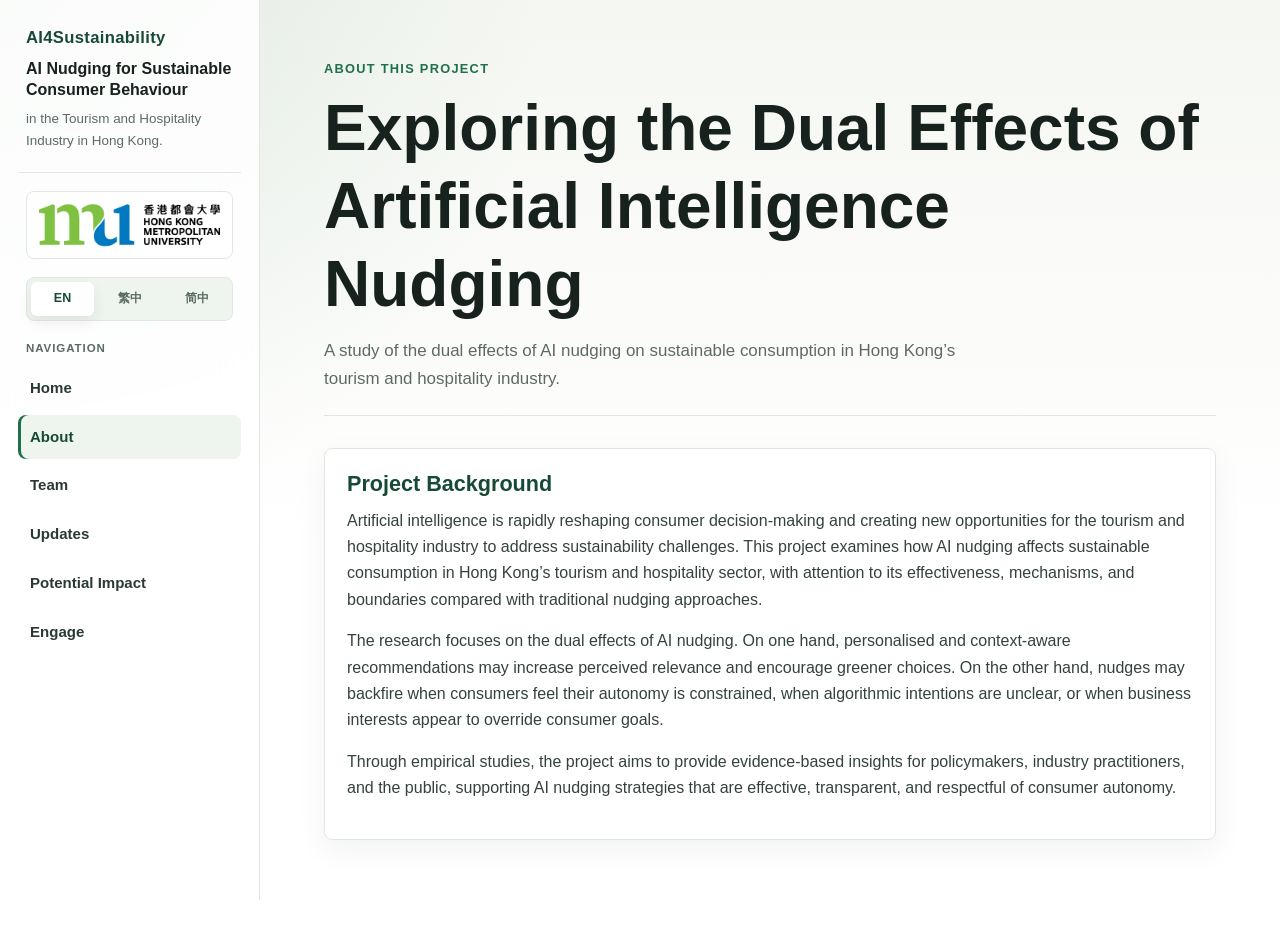
==== commit a5d4d9f1: "Update sidebar copy and project focus" ====
--- a/about.html
+++ b/about.html
@@ -17,7 +17,7 @@
                 <div class="brand-wordmark">AI4Sustainability</div>
                 <div>
                     <div class="brand-title"><span class="lang-en">AI Nudging for Sustainable Consumer Behaviour</span><span class="lang-zh">人工智能助推與可持續消費行為</span></div>
-                    <div class="brand-subtitle"><span class="lang-en">in the tourism and hospitality industry in Hong Kong</span><span class="lang-zh">香港旅遊及酒店業研究</span></div>
+                    <div class="brand-subtitle"><span class="lang-en">in the Tourism and Hospitality Industry in Hong Kong.</span><span class="lang-zh">香港旅遊及酒店業研究</span></div>
                 </div>
             </div>
             <a class="hkmu-logo-link" href="https://www.hkmu.edu.hk/" target="_blank" rel="noopener noreferrer" aria-label="Hong Kong Metropolitan University website">
--- a/styles.css
+++ b/styles.css
@@ -692,6 +692,12 @@
     color: #ffffff;
 }
 
+.contact-fallback {
+    color: var(--muted);
+    font-size: 0.94rem;
+    margin-top: 14px;
+}
+
 .funding {
     background: #fbfcf8;
     border-left: 4px solid var(--gold);
